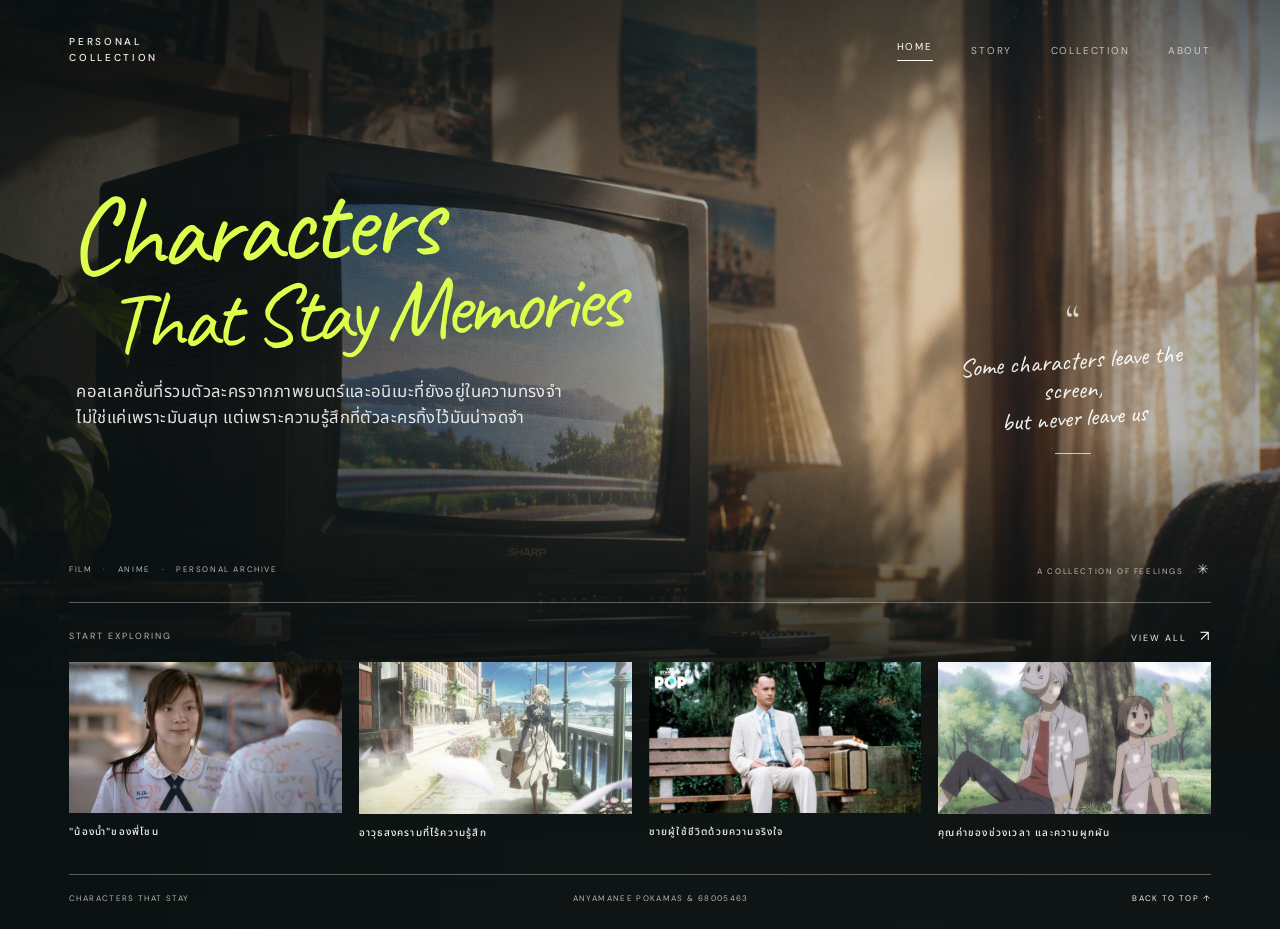
==== index.html @ 546aaccc "new Project" ====
<!doctype html>
<html lang="th">
  <head>
    <meta charset="UTF-8" />
    <meta name="viewport" content="width=device-width, initial-scale=1.0" />

    <link rel="preconnect" href="https://fonts.googleapis.com" />
    <link rel="preconnect" href="https://fonts.gstatic.com" crossorigin />
    <link
      href="https://fonts.googleapis.com/css2?family=Cormorant+Garamond:wght@400;500;600&family=DM+Sans:wght@300;400;500;600&family=Caveat:wght@400;500&display=swap"
      rel="stylesheet"
      <link rel="preconnect" href="https://fonts.googleapis.com">

    <link rel="preconnect" href="https://fonts.gstatic.com" crossorigin>
    <link href="https://fonts.googleapis.com/css2?family=Charm:wght@400;700&family=Charmonman:wght@400;700&family=Noto+Sans+Thai:wght@100..900&family=Pattaya&display=swap" rel="stylesheet">
    <link rel="stylesheet" href="style.css" />
  </head>

  <body>
    <main class="screen">
      <div class="hero-image"></div>
      <div class="shade"></div>

      <header class="site-header">
        <a class="wordmark" href="index.html" aria-label="Personal Collection">
          PERSONAL <br />COLLECTION
        </a>

        <nav class="main-nav" aria-label="Main navigation">
          <a class="active" href="#home">HOME</a>
          <a href="story.html">STORY</a>
          <a href="#collection">COLLECTION</a>
          <a href="#about">ABOUT</a>
        </nav>

        <button class="menu-toggle" aria-label="Open menu" type="button">
          ☰
        </button>
      </header>

      <section class="hero-content" id="home">
        <h1>Characters<br /><span>That Stay Memories</span></h1>
        <p class="intro">
          คอลเลคชั่นที่รวมตัวละครจากภาพยนตร์และอนิเมะที่ยังอยู่ในความทรงจำ <br
            class="desktop-break"
          />
          ไม่ใช่แค่เพราะมันสนุก แต่เพราะความรู้สึกที่ตัวละครทิ้งไว้มันน่าจดจำ
        </p>
      </section>

      <aside class="quote">
        <span class="quote-mark">“</span>
        <p>Some characters leave the screen,<br />but never leave us</p>
        <span class="quote-line"></span>
      </aside>

      <div class="hero-meta">
        <span
          >FILM&nbsp;&nbsp; · &nbsp;&nbsp;ANIME&nbsp;&nbsp; ·
          &nbsp;&nbsp;PERSONAL ARCHIVE</span
        >
        <span class="meta-right">A COLLECTION OF FEELINGS <span>✳</span></span>
      </div>

      <section
        class="film-strip"
        id="collection"
        aria-label="Collection categories"
      >
        <div class="strip-heading">
          <span>START EXPLORING</span>
          <a href="#story">VIEW ALL <span>↗</span></a>
        </div>
        <div class="cards">
          <a class="film-card card-one" href="#story">
            <span class="card-image"></span>
            <span class="card-title">"น้องน้ำ"ของพี่โชน</span>
            <span class="card-subtitle"></span>    <!-- คำตัวเล็กๆอธิบายจ้า -->
          </a>
          <a class="film-card card-two" href="#story">
            <span class="card-image"></span>
            <span class="card-title">อาวุธสงครามที่ไร้ความรู้สึก</span>
            <span class="card-subtitle"></span>
          </a>
          <a class="film-card card-three" href="#story">
            <span class="card-image"></span>
            <span class="card-title">ชายผู้ใช้ชีวิตด้วยความจริงใจ</span>
            <span class="card-subtitle"></span>
          </a>
          <a class="film-card card-four" href="#story">
            <span class="card-image"></span>
            <span class="card-title">คุณค่าของช่วงเวลา และความผูกผัน</span>
            <span class="card-subtitle"></span>
          </a>
        </div>
      </section>

      <footer class="site-footer" id="about">
        <span>CHARACTERS THAT STAY</span>
        <span>ANYAMANEE POKAMAS &amp; 68005463</span>
        <a href="#home">BACK TO TOP ↑</a>
      </footer>
    </main>

    <script>
      const menuButton = document.querySelector(".menu-toggle");
      const nav = document.querySelector(".main-nav");
      menuButton.addEventListener("click", () => nav.classList.toggle("open"));
    </script>
  </body>
</html>
---- style.css ----
:root {
  --paper: #eee9df;
  --ink: #f7f3ec;
  --muted: rgba(247, 243, 236, .72);
  --line: rgba(247, 243, 236, .34);
  --accent: #c6d8d4;
}

* { box-sizing: border-box; }
html { scroll-behavior: smooth; }
body {
  margin: 0;
  background: #101514;
  color: var(--ink);
  font-family: "DM Sans", sans-serif;
}
a { color: inherit; text-decoration: none; }

.screen {
  min-height: 100vh;
  position: relative;
  isolation: isolate;
  overflow: hidden;
  padding: 0 clamp(24px, 5.4vw, 86px) 26px;
  background: #17201f;
}
.hero-image {
  position: absolute;
  z-index: -3;
  inset: 0 0 180px;
  background-image: url("images/hero3.png");
  background-position: center 42%;
  background-size: cover;
  transform: scale(1.015);
}
.shade {
  position: absolute;
  z-index: -2;
  inset: 0;
  background:
    linear-gradient(90deg, rgba(9, 16, 17, .82) 0%, rgba(12, 19, 20, .55) 39%, rgba(12, 18, 18, .12) 72%, rgba(12, 18, 18, .36) 100%),
    linear-gradient(180deg, rgba(7, 12, 13, .48) 0%, transparent 20%, transparent 47%, rgba(10, 17, 17, .9) 73%, #111716 100%);
}
.site-header {
  height: 100px;
  display: flex;
  align-items: center;
  justify-content: space-between;
  position: relative;
  z-index: 2;
}
.wordmark {
  font-size: 10px;
  line-height: 1.65;
  letter-spacing: .27em;
  font-weight: 500;
}
.main-nav {
  display: flex;
  align-items: center;
  gap: clamp(22px, 3vw, 48px);
}
.main-nav a {
  font-size: 10px;
  letter-spacing: .18em;
  color: var(--muted);
  transition: color .25s ease;
}
.main-nav a:hover, .main-nav a.active { color: #fff; }
.main-nav a.active::after {
  content: "";
  display: block;
  height: 1px;
  background: #fff;
  margin-top: 7px;
}
.search-button {
  width: 26px;
  height: 26px;
  background: none;
  border: 0;
  position: relative;
  cursor: pointer;
}
.search-button span {
  position: absolute;
  width: 12px;
  height: 12px;
  border: 1px solid white;
  border-radius: 50%;
  top: 4px;
  left: 4px;
}
.search-button span::after {
  content: "";
  position: absolute;
  width: 7px;
  height: 1px;
  background: white;
  transform: rotate(48deg);
  right: -5px;
  bottom: -3px;
}
.menu-toggle { display: none; }
.hero-content {
  min-height: 440px;
  display: flex;
  flex-direction: column;
  align-items: flex-start;
  justify-content: center;
  max-width: 620px;
  padding: 10px 0 38px;
}
.eyebrow {
  font-size: 9px;
  letter-spacing: .26em;
  color: var(--accent);
  margin: 0 0 23px 5px;
}
h1 {
  margin: 0;
  font-family: "Caveat", cursive;
  font-size: clamp(68px, 8.4vw, 128px);
  line-height: .76;
  font-weight: 400;
  letter-spacing: -.045em;
  transform: rotate(-3deg);
  text-shadow: 0 4px 28px rgba(0,0,0,.15);
  color: #dcff4e;
}
h1 span {
  margin-left: 36px;
  white-space: nowrap;
  font-size: 0.8em;
}
.intro {
  margin: 34px 0 0 7px;
  font-family: "Noto Sans Thai", sans-serif;
  font-size: clamp(16px, 1.3vw, 19px);
  line-height: 1.55;
  color: rgba(255, 255, 255, 0.88);
  letter-spacing: .025em;
}
.explore-link {
  display: flex;
  align-items: center;
  gap: 13px;
  margin: 28px 0 0 7px;
  font-size: 9px;
  letter-spacing: .2em;
  padding-bottom: 9px;
  border-bottom: 1px solid var(--line);
  transition: gap .25s ease, color .25s ease;
}
.explore-link:hover { gap: 19px; color: var(--accent); }
.play-icon {
  width: 24px;
  height: 24px;
  border: 1px solid var(--line);
  border-radius: 50%;
  display: grid;
  place-items: center;
  font-size: 7px;
  padding-left: 2px;
}
.arrow { font-size: 16px; margin-left: 8px; }
.quote {
  position: absolute;
  top: 33%;
  right: clamp(28px, 7vw, 110px);
  text-align: center;
  max-width: 235px;
  color: rgba(255,255,255,.92);
}
.quote-mark {
  font-family: "Cormorant Garamond", serif;
  font-size: 45px;
  line-height: .6;
  opacity: .8;
}
.quote p {
  font-family: "Caveat", cursive;
  font-size: clamp(20px, 2vw, 27px);
  line-height: 1.12;
  margin: 8px 0 0;
  transform: rotate(-4deg);
}
.quote-line {
  display: block;
  width: 36px;
  height: 1px;
  background: rgba(255,255,255,.7);
  margin: 20px auto 0;
}
.hero-meta {
  display: flex;
  justify-content: space-between;
  align-items: center;
  border-bottom: 1px solid var(--line);
  padding: 20px 0 24px;
  font-size: 8px;
  letter-spacing: .2em;
  color: var(--muted);
}
.meta-right span { color: var(--accent); font-size: 14px; margin-left: 10px; }
.film-strip {
  padding: 23px 0 28px;
}
.strip-heading {
  display: flex;
  justify-content: space-between;
  align-items: center;
  font-size: 9px;
  letter-spacing: .22em;
  margin-bottom: 16px;
}
.strip-heading > span { color: var(--muted); }
.strip-heading a { color: var(--ink); }
.strip-heading a span { font-size: 15px; margin-left: 9px; }
.cards {
  display: grid;
  grid-template-columns: repeat(4, minmax(0, 1fr));
  gap: 17px;
}
.film-card {
  display: grid;
  grid-template-columns: 1fr auto;
  column-gap: 8px;
  align-items: baseline;
  min-width: 0;
}
.card-image {
  grid-column: 1 / -1;
  display: block;
  width: 100%;
  aspect-ratio: 1.8 / 1;
  margin-bottom: 11px;
  background-size: cover;
  background-position: center;
  filter: saturate(.72);
  transition: filter .3s ease, transform .3s ease;
}
.film-card:hover .card-image { filter: saturate(1); transform: translateY(-3px); }
.card-one .card-image {
  background-image: url("images/nam.jpg");
}
.card-two .card-image {
  background-image: url("images/violet.jpg");
}
.card-three .card-image {
  background-image: url("images/forrest.jpg");
}
.card-four .card-image {
  background-image: url("images/gin_hotaru.jpg");
}
.card-number {
  font-size: 9px;
  letter-spacing: .13em;
  color: var(--accent);
}
.card-title {
  font-size: 10px;
  font-family: "Noto Sans Thai", sans-serif;
  letter-spacing: .12em;
  font-weight: 500;
}
.card-subtitle {
  grid-column: 1 / -1;
  font-family: "Noto Sans Thai", sans-serif;
  font-size: 14px;
  color: var(--muted);
  margin-top: 5px;
}
.site-footer {
  display: flex;
  justify-content: space-between;
  gap: 20px;
  padding: 18px 0 0;
  border-top: 1px solid var(--line);
  color: var(--muted);
  font-size: 8px;
  letter-spacing: .17em;
}
.site-footer a { color: var(--ink); }

/* Tablet */
@media (max-width: 900px) {
  .screen { padding-left: 28px; padding-right: 28px; }
  .quote { right: 30px; top: 35%; }
  .hero-content { min-height: 410px; max-width: 530px; }
  .cards { gap: 12px; }
  .card-title { font-size: 8px; letter-spacing: .06em; }
}

/* Mobile */
@media (max-width: 620px) {
  .screen { padding: 0 20px 22px; }
  .hero-image { bottom: 260px; background-position: 57% center; }
  .shade {
    background:
      linear-gradient(90deg, rgba(9,16,17,.73), rgba(9,16,17,.18)),
      linear-gradient(180deg, rgba(7,12,13,.55), rgba(8,14,14,.2) 30%, #111716 75%, #111716 100%);
  }
  .site-header { height: 76px; }
  .wordmark { font-size: 9px; }
  .menu-toggle {
    display: block;
    border: 1px solid var(--line);
    background: rgba(0,0,0,.15);
    color: white;
    width: 38px;
    height: 34px;
    font-size: 16px;
  }
  .main-nav {
    display: none;
    position: absolute;
    top: 65px;
    right: 0;
    flex-direction: column;
    align-items: flex-end;
    gap: 18px;
    padding: 20px;
    background: rgba(13,20,20,.96);
    border: 1px solid var(--line);
  }
  .main-nav.open { display: flex; }
  .hero-content { min-height: 470px; justify-content: center; padding-bottom: 30px; }
  .eyebrow { font-size: 8px; margin-bottom: 22px; }
  h1 { font-size: clamp(66px, 17vw, 95px); }
  h1 span { margin-left: 18px; }
  .intro { font-size: 16px; margin-top: 30px; }
  .desktop-break { display: none; }
  .quote { display: none; }
  .hero-meta { gap: 15px; align-items: flex-start; line-height: 1.7; font-size: 7px; }
  .meta-right { text-align: right; }
  .film-strip { padding-top: 20px; }
  .cards { grid-template-columns: repeat(2, minmax(0, 1fr)); row-gap: 22px; }
  .card-title { font-size: 8px; }
  .site-footer { flex-wrap: wrap; font-size: 7px; }
  .site-footer span:nth-child(2) { display: none; }
}
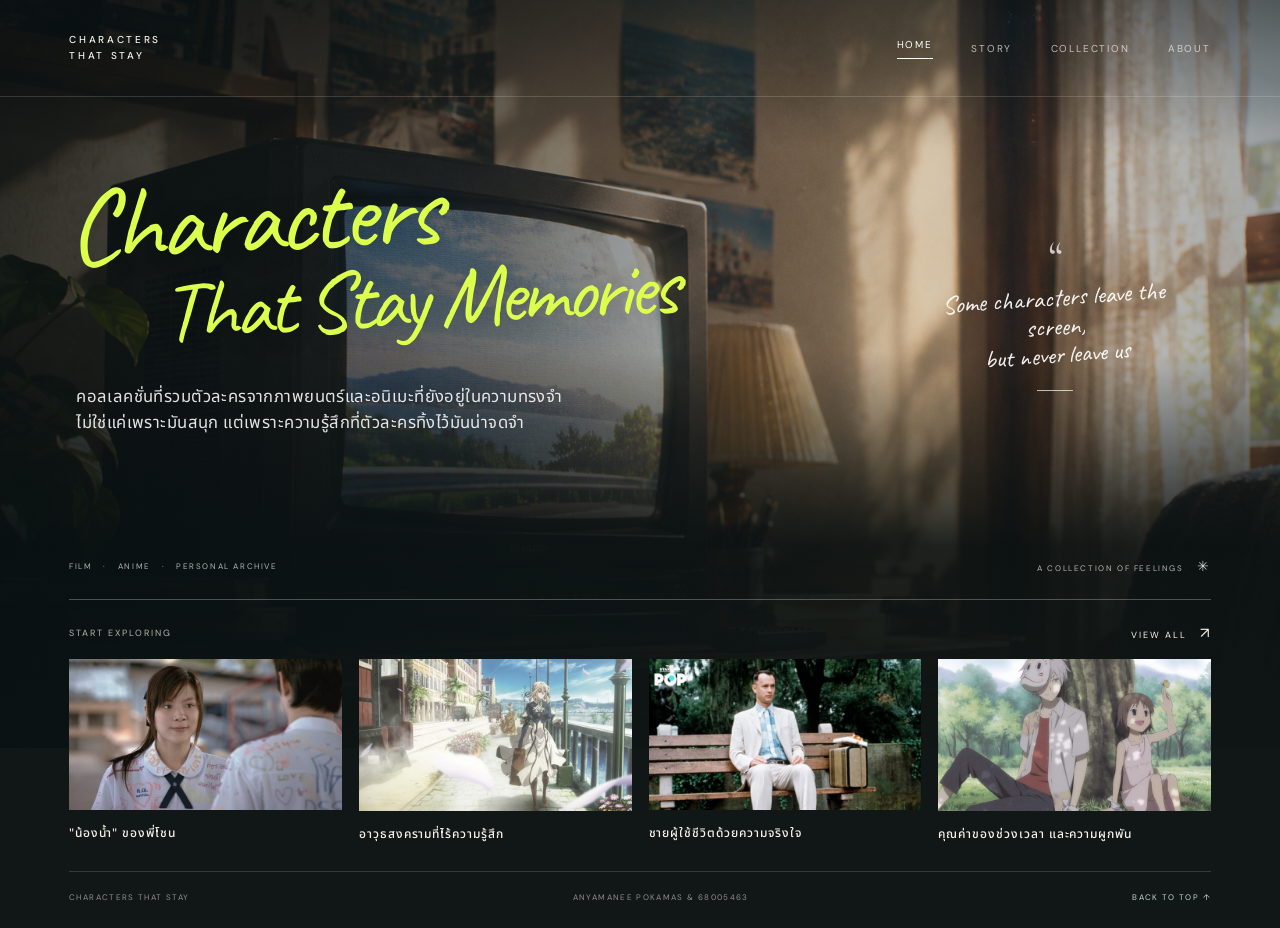
==== commit 6e0ae31e: "updatepage coliection" ====
--- a/index.html
+++ b/index.html
@@ -1,111 +1,92 @@
-<!doctype html>
+<!DOCTYPE html>
 <html lang="th">
-  <head>
-    <meta charset="UTF-8" />
-    <meta name="viewport" content="width=device-width, initial-scale=1.0" />
 
-    <link rel="preconnect" href="https://fonts.googleapis.com" />
-    <link rel="preconnect" href="https://fonts.gstatic.com" crossorigin />
-    <link
-      href="https://fonts.googleapis.com/css2?family=Cormorant+Garamond:wght@400;500;600&family=DM+Sans:wght@300;400;500;600&family=Caveat:wght@400;500&display=swap"
-      rel="stylesheet"
-      <link rel="preconnect" href="https://fonts.googleapis.com">
+<head>
+    <meta charset="UTF-8">
+    <meta name="viewport" content="width=device-width, initial-scale=1.0">
+    <title>Characters That Stay</title>
 
+    <link rel="preconnect" href="https://fonts.googleapis.com">
     <link rel="preconnect" href="https://fonts.gstatic.com" crossorigin>
-    <link href="https://fonts.googleapis.com/css2?family=Charm:wght@400;700&family=Charmonman:wght@400;700&family=Noto+Sans+Thai:wght@100..900&family=Pattaya&display=swap" rel="stylesheet">
-    <link rel="stylesheet" href="style.css" />
-  </head>
+    <link rel="stylesheet" href="https://fonts.googleapis.com/css2?family=Caveat:wght@400;500&family=Cormorant+Garamond:wght@400;500;600&family=DM+Sans:wght@300;400;500;600&family=Noto+Sans+Thai:wght@300;400;500;600&display=swap">
 
-  <body>
-    <main class="screen">
-      <div class="hero-image"></div>
-      <div class="shade"></div>
+    <!-- base.css = ส่วนกลางทุกหน้า / pages/*.css = เฉพาะหน้านี้ -->
+    <link rel="stylesheet" href="css/base.css">
+    <link rel="stylesheet" href="css/pages/home.css">
+</head>
 
-      <header class="site-header">
-        <a class="wordmark" href="index.html" aria-label="Personal Collection">
-          PERSONAL <br />COLLECTION
-        </a>
+<body id="top" class="page-home" data-nav="home">
+    <div class="page-bg" aria-hidden="true"></div>
 
-        <nav class="main-nav" aria-label="Main navigation">
-          <a class="active" href="#home">HOME</a>
-          <a href="story.html">STORY</a>
-          <a href="#collection">COLLECTION</a>
-          <a href="#about">ABOUT</a>
-        </nav>
+    <!-- ===== HEADER (เหมือนกันทุกหน้า — เมนูที่ active มาจาก data-nav ของ body) ===== -->
+    <header class="site-header">
+        <div class="site-header__inner container">
+            <a class="wordmark" href="index.html">CHARACTERS<br>THAT STAY</a>
+            <nav class="main-nav" aria-label="Main navigation">
+                <a href="index.html" data-nav="home">HOME</a>
+                <a href="story.html" data-nav="story">STORY</a>
+                <a href="collang.html" data-nav="collection">COLLECTION</a>
+                <a href="#about">ABOUT</a>
+            </nav>
+            <button class="menu-toggle" type="button" aria-label="Open menu" aria-expanded="false">☰</button>
+        </div>
+    </header>
 
-        <button class="menu-toggle" aria-label="Open menu" type="button">
-          ☰
-        </button>
-      </header>
+    <main class="container">
+        <section class="home-hero" id="home">
+            <h1 class="display-title">Characters<br><span>That Stay Memories</span></h1>
+            <p class="lead">
+                คอลเลคชั่นที่รวมตัวละครจากภาพยนตร์และอนิเมะที่ยังอยู่ในความทรงจำ<br>
+                ไม่ใช่แค่เพราะมันสนุก แต่เพราะความรู้สึกที่ตัวละครทิ้งไว้มันน่าจดจำ
+            </p>
 
-      <section class="hero-content" id="home">
-        <h1>Characters<br /><span>That Stay Memories</span></h1>
-        <p class="intro">
-          คอลเลคชั่นที่รวมตัวละครจากภาพยนตร์และอนิเมะที่ยังอยู่ในความทรงจำ <br
-            class="desktop-break"
-          />
-          ไม่ใช่แค่เพราะมันสนุก แต่เพราะความรู้สึกที่ตัวละครทิ้งไว้มันน่าจดจำ
-        </p>
-      </section>
+            <aside class="home-quote">
+                <span class="home-quote__mark">“</span>
+                <p>Some characters leave the screen,<br>but never leave us</p>
+                <span class="home-quote__line"></span>
+            </aside>
+        </section>
 
-      <aside class="quote">
-        <span class="quote-mark">“</span>
-        <p>Some characters leave the screen,<br />but never leave us</p>
-        <span class="quote-line"></span>
-      </aside>
+        <div class="section-bar home-meta">
+            <span>FILM&nbsp;&nbsp; · &nbsp;&nbsp;ANIME&nbsp;&nbsp; · &nbsp;&nbsp;PERSONAL ARCHIVE</span>
+            <span>A COLLECTION OF FEELINGS <span class="home-meta__star">✳</span></span>
+        </div>
 
-      <div class="hero-meta">
-        <span
-          >FILM&nbsp;&nbsp; · &nbsp;&nbsp;ANIME&nbsp;&nbsp; ·
-          &nbsp;&nbsp;PERSONAL ARCHIVE</span
-        >
-        <span class="meta-right">A COLLECTION OF FEELINGS <span>✳</span></span>
-      </div>
+        <section class="home-strip" id="collection" aria-label="Start exploring">
+            <div class="home-strip__head">
+                <span>START EXPLORING</span>
+                <a href="collang.html">VIEW ALL <span>↗</span></a>
+            </div>
 
-      <section
-        class="film-strip"
-        id="collection"
-        aria-label="Collection categories"
-      >
-        <div class="strip-heading">
-          <span>START EXPLORING</span>
-          <a href="#story">VIEW ALL <span>↗</span></a>
-        </div>
-        <div class="cards">
-          <a class="film-card card-one" href="#story">
-            <span class="card-image"></span>
-            <span class="card-title">"น้องน้ำ"ของพี่โชน</span>
-            <span class="card-subtitle"></span>    <!-- คำตัวเล็กๆอธิบายจ้า -->
-          </a>
-          <a class="film-card card-two" href="#story">
-            <span class="card-image"></span>
-            <span class="card-title">อาวุธสงครามที่ไร้ความรู้สึก</span>
-            <span class="card-subtitle"></span>
-          </a>
-          <a class="film-card card-three" href="#story">
-            <span class="card-image"></span>
-            <span class="card-title">ชายผู้ใช้ชีวิตด้วยความจริงใจ</span>
-            <span class="card-subtitle"></span>
-          </a>
-          <a class="film-card card-four" href="#story">
-            <span class="card-image"></span>
-            <span class="card-title">คุณค่าของช่วงเวลา และความผูกผัน</span>
-            <span class="card-subtitle"></span>
-          </a>
-        </div>
-      </section>
+            <div class="home-cards">
+                <a class="home-card" href="character-detail.html?id=nam">
+                    <img src="images/nam.jpg" alt="น้ำ — สิ่งเล็ก ๆ ที่เรียกว่ารัก">
+                    <span class="home-card__title">"น้องน้ำ" ของพี่โชน</span>
+                </a>
+                <a class="home-card" href="character-detail.html?id=violet">
+                    <img src="images/violet.jpg" alt="ไวโอเลต">
+                    <span class="home-card__title">อาวุธสงครามที่ไร้ความรู้สึก</span>
+                </a>
+                <a class="home-card" href="character-detail.html?id=forrest">
+                    <img src="images/forrest.jpg" alt="ฟอร์เรสท์ กัมพ์">
+                    <span class="home-card__title">ชายผู้ใช้ชีวิตด้วยความจริงใจ</span>
+                </a>
+                <a class="home-card" href="character-detail.html?id=gin-hotaru">
+                    <img src="images/gin_hotaru.jpg" alt="กินและโฮตารุ">
+                    <span class="home-card__title">คุณค่าของช่วงเวลา และความผูกพัน</span>
+                </a>
+            </div>
+        </section>
+    </main>
 
-      <footer class="site-footer" id="about">
+    <!-- ===== FOOTER (เหมือนกันทุกหน้า) ===== -->
+    <footer class="site-footer" id="about">
         <span>CHARACTERS THAT STAY</span>
         <span>ANYAMANEE POKAMAS &amp; 68005463</span>
-        <a href="#home">BACK TO TOP ↑</a>
-      </footer>
-    </main>
+        <a href="#top">BACK TO TOP ↑</a>
+    </footer>
 
-    <script>
-      const menuButton = document.querySelector(".menu-toggle");
-      const nav = document.querySelector(".main-nav");
-      menuButton.addEventListener("click", () => nav.classList.toggle("open"));
-    </script>
-  </body>
+    <script src="js/main.js"></script>
+</body>
+
 </html>
--- a/css/base.css
+++ b/css/base.css
@@ -0,0 +1,326 @@
+/* =========================================================
+   base.css — ส่วนกลางของ "ทุกหน้า"
+   ---------------------------------------------------------
+   ไฟล์นี้มีแค่ของที่ใช้ร่วมกันจริง ๆ:
+     1. ตัวแปรสี / ฟอนต์ / ระยะ   (แก้ตรงนี้ = เปลี่ยนทั้งเว็บ)
+     2. reset พื้นฐาน
+     3. พื้นหลังภาพ hero (.page-bg)
+     4. header + เมนู + footer
+     5. คอมโพเนนต์เล็กที่หลายหน้าใช้ (.eyebrow, .display-title, .lead,
+        .text-link, .section-bar, .pill)
+
+   กฎสำคัญ: ห้ามเขียน selector แบบแท็กเปล่า ๆ เช่น h1 { } หรือ p { }
+   ในไฟล์นี้ เพราะจะไปทับทุกหน้า ให้ใช้ class เสมอ
+   สไตล์เฉพาะหน้าให้ไปเขียนใน css/pages/<ชื่อหน้า>.css
+   ========================================================= */
+
+/* ---------- 1. Tokens ---------- */
+:root {
+  /* สี */
+  --bg: #111716;
+  --panel: #17201f;
+  --ink: #f7f3ec;
+  --muted: rgba(247, 243, 236, 0.72);
+  --faint: rgba(247, 243, 236, 0.55);
+  --line: rgba(247, 243, 236, 0.28);
+  --line-soft: rgba(247, 243, 236, 0.16);
+  --accent: #c6d8d4;      /* ตัวเลข / ป้ายเล็ก */
+  --accent-2: #91cede;    /* ชื่อตัวละครบนการ์ด */
+  --highlight: #dcff4e;   /* หัวข้อลายมือสีเขียวมะนาว */
+  --teal: #57baa8;
+
+  /* ฟอนต์ */
+  --font-body: "DM Sans", "Noto Sans Thai", sans-serif;
+  --font-thai: "Noto Sans Thai", sans-serif;
+  --font-serif: "Cormorant Garamond", "Noto Sans Thai", serif;
+  --font-hand: "Caveat", cursive;
+
+  /* ระยะขอบซ้าย-ขวาของทั้งเว็บ (ใช้ตัวเดียวทุกหน้า) */
+  --pad: clamp(24px, 5.4vw, 86px);
+  --header-h: 96px;
+}
+
+@media (max-width: 900px) {
+  :root { --pad: 28px; }
+}
+@media (max-width: 620px) {
+  :root { --pad: 20px; --header-h: 76px; }
+}
+
+/* ---------- 2. Reset ---------- */
+*,
+*::before,
+*::after { box-sizing: border-box; }
+
+html { scroll-behavior: smooth; }
+
+body {
+  position: relative;
+  isolation: isolate;
+  min-height: 100vh;
+  margin: 0;
+  overflow-x: hidden;
+  background: var(--bg);
+  color: var(--ink);
+  font-family: var(--font-body);
+}
+
+a { color: inherit; text-decoration: none; }
+img { display: block; max-width: 100%; }
+
+.container { padding-inline: var(--pad); }
+
+@media (prefers-reduced-motion: reduce) {
+  html { scroll-behavior: auto; }
+  *, *::before, *::after { transition-duration: .01ms !important; }
+}
+
+/* ---------- 3. พื้นหลังภาพด้านบน ----------
+   ใส่ <div class="page-bg" aria-hidden="true"></div> ไว้ใต้ <body>
+   แต่ละหน้าปรับได้ด้วยตัวแปร (ตั้งที่ body ของหน้านั้น):
+     --bg-height   ความสูงของภาพ (เช่น 760px หรือ 100% = ยาวทั้งหน้า)
+     --bg-opacity  ความเข้มของภาพ
+     --shade-left / --shade-right  ความมืดของเงาด้านซ้าย / ขวา */
+.page-bg {
+  position: absolute;
+  z-index: -1;
+  inset: 0 0 auto;
+  height: var(--bg-height, 760px);
+  overflow: hidden;
+  pointer-events: none;
+}
+.page-bg::before {
+  content: "";
+  position: absolute;
+  inset: 0;
+  background: url("../images/hero3.png") center 42% / cover no-repeat;
+  opacity: var(--bg-opacity, 1);
+}
+.page-bg::after {
+  content: "";
+  position: absolute;
+  inset: 0;
+  background:
+    linear-gradient(90deg,
+      rgba(9, 16, 17, var(--shade-left, .82)) 0%,
+      rgba(12, 19, 20, .55) 39%,
+      rgba(12, 18, 18, var(--shade-right, .12)) 72%,
+      rgba(12, 18, 18, .36) 100%),
+    linear-gradient(180deg,
+      rgba(7, 12, 13, .48) 0%,
+      transparent 20%,
+      transparent 47%,
+      rgba(10, 17, 17, .9) 73%,
+      var(--bg) 100%);
+}
+
+/* ---------- 4. Header / เมนู ---------- */
+.site-header {
+  position: relative;
+  z-index: 10;
+  border-bottom: 1px solid var(--line-soft);   /* เส้นยาวเต็มจอทุกหน้า */
+}
+.site-header__inner {
+  height: var(--header-h);
+  display: flex;
+  align-items: center;
+  justify-content: space-between;
+  gap: 24px;
+}
+
+.wordmark {
+  font-size: 10px;
+  line-height: 1.65;
+  letter-spacing: .27em;
+  font-weight: 500;
+}
+
+.main-nav {
+  display: flex;
+  align-items: center;
+  gap: clamp(22px, 3vw, 48px);
+}
+.main-nav a {
+  font-size: 10px;
+  letter-spacing: .18em;
+  color: var(--muted);
+  transition: color .25s ease;
+}
+.main-nav a:hover,
+.main-nav a.is-active { color: #fff; }
+.main-nav a.is-active::after {
+  content: "";
+  display: block;
+  height: 1px;
+  margin-top: 7px;
+  background: currentColor;
+}
+
+.menu-toggle { display: none; }
+
+@media (max-width: 620px) {
+  .wordmark { font-size: 9px; }
+
+  .menu-toggle {
+    display: block;
+    width: 38px;
+    height: 34px;
+    border: 1px solid var(--line);
+    background: rgba(0, 0, 0, .15);
+    color: #fff;
+    font-size: 16px;
+    cursor: pointer;
+  }
+
+  .main-nav {
+    display: none;
+    position: absolute;
+    top: calc(var(--header-h) - 8px);
+    right: var(--pad);
+    flex-direction: column;
+    align-items: flex-end;
+    gap: 18px;
+    padding: 20px;
+    background: rgba(13, 20, 20, .96);
+    border: 1px solid var(--line);
+  }
+  .main-nav.is-open { display: flex; }
+}
+
+/* ---------- Footer ---------- */
+.site-footer {
+  display: flex;
+  justify-content: space-between;
+  align-items: center;
+  flex-wrap: wrap;
+  gap: 16px 20px;
+  margin-inline: var(--pad);
+  padding: 20px 0 26px;
+  border-top: 1px solid var(--line-soft);
+  color: var(--faint);
+  font-size: 8px;
+  letter-spacing: .17em;
+}
+.site-footer a { color: var(--accent); }
+
+@media (max-width: 620px) {
+  .site-footer { font-size: 7px; }
+  .site-footer span:nth-child(2) { display: none; }
+}
+
+/* ---------- 5. คอมโพเนนต์ที่ใช้หลายหน้า ---------- */
+
+/* ป้ายเล็กเหนือหัวข้อ */
+.eyebrow {
+  margin: 0 0 22px 5px;
+  font-size: 9px;
+  letter-spacing: .26em;
+  text-transform: uppercase;
+  color: var(--accent);
+}
+
+/* หัวข้อใหญ่ลายมือ (แทน h1 { } เดิมที่ไปทับทุกหน้า)
+   ใช้: <h1 class="display-title">บรรทัดแรก <span>บรรทัดรอง</span></h1>
+   ตัวปรับ: --inline (หน้า collection), --center (หน้า story) */
+.display-title {
+  margin: 0;
+  font-family: var(--font-hand);
+  font-size: clamp(68px, 8.4vw, 130px);
+  font-weight: 400;
+  line-height: .76;
+  letter-spacing: -.045em;
+  color: var(--highlight);
+  text-shadow: 0 4px 28px rgba(0, 0, 0, .15);
+  transform: rotate(-3deg);
+}
+.display-title span {
+  display: inline-block;
+  margin-left: 90px;
+  font-size: .8em;
+  white-space: nowrap;
+}
+
+.display-title--inline { font-size: clamp(56px, 7vw, 104px); }
+.display-title--inline span { margin-left: .15em; }
+
+.display-title--center {
+  font-size: clamp(62px, 8vw, 112px);
+  line-height: .88;
+  text-align: center;
+  transform: rotate(-2deg);
+}
+
+@media (max-width: 620px) {
+  .display-title { font-size: clamp(52px, 14vw, 95px); }
+  .display-title span { margin-left: 18px; }
+  .display-title--inline { font-size: clamp(40px, 12vw, 64px); }
+  .display-title--inline span { margin-left: .15em; }
+  .display-title--center { font-size: clamp(56px, 14vw, 82px); }
+}
+
+/* ย่อหน้าแนะนำใต้หัวข้อ */
+.lead {
+  margin: 50px 0 0 7px;
+  font-family: var(--font-thai);
+  font-size: clamp(16px, 1.3vw, 19px);
+  line-height: 1.55;
+  letter-spacing: .025em;
+  color: rgba(255, 255, 255, .88);
+}
+@media (max-width: 620px) {
+  .lead { margin-top: 30px; font-size: 16px; }
+  .lead br { display: none; }
+}
+
+/* ลิงก์ขีดเส้นใต้ เช่น ← BACK TO STORY */
+.text-link {
+  display: inline-flex;
+  align-items: center;
+  gap: 13px;
+  width: fit-content;
+  margin: 28px 0 0 7px;
+  padding-bottom: 9px;
+  border-bottom: 1px solid var(--line);
+  font-size: 9px;
+  letter-spacing: .2em;
+  transition: gap .25s ease, color .25s ease;
+}
+.text-link:hover { gap: 19px; color: var(--accent-2); }
+
+/* แถบข้อความเล็กซ้าย-ขวา + เส้นใต้ */
+.section-bar {
+  display: flex;
+  justify-content: space-between;
+  align-items: center;
+  gap: 15px;
+  padding-bottom: 24px;
+  border-bottom: 1px solid var(--line);
+  font-size: 8px;
+  letter-spacing: .2em;
+  color: var(--muted);
+}
+
+/* ปุ่มแคปซูล (หมวดหมู่ / ตัวกรอง) */
+.pill {
+  display: inline-flex;
+  align-items: center;
+  flex-shrink: 0;
+  padding: 10px 16px;
+  border: 1px solid rgba(247, 243, 236, .38);
+  border-radius: 99px;
+  background: rgba(10, 16, 16, .22);
+  backdrop-filter: blur(8px);
+  color: rgba(247, 243, 236, .82);
+  font: 9px var(--font-body);
+  letter-spacing: .1em;
+  text-transform: uppercase;
+  white-space: nowrap;
+  cursor: pointer;
+  transition: .2s;
+}
+.pill:hover,
+.pill.is-active {
+  background: var(--accent);
+  border-color: var(--accent);
+  color: #17201f;
+}
--- a/css/pages/home.css
+++ b/css/pages/home.css
@@ -0,0 +1,108 @@
+/* home.css — เฉพาะหน้า index.html (ใช้คู่กับ base.css) */
+
+.page-home {
+  --bg-height: calc(100% - 180px);
+}
+
+/* ---------- Hero ---------- */
+.home-hero {
+  position: relative;
+  min-height: 440px;
+  display: flex;
+  flex-direction: column;
+  justify-content: center;
+  align-items: flex-start;
+  padding: 10px 0 38px;
+}
+.home-hero .lead { max-width: 620px; }
+
+.home-quote {
+  position: absolute;
+  top: 50%;
+  right: clamp(0px, 3vw, 40px);
+  max-width: 235px;
+  transform: translateY(-50%);
+  text-align: center;
+  color: rgba(255, 255, 255, .92);
+}
+.home-quote__mark {
+  font-family: var(--font-serif);
+  font-size: 45px;
+  line-height: .6;
+  opacity: .8;
+}
+.home-quote p {
+  margin: 8px 0 0;
+  font-family: var(--font-hand);
+  font-size: clamp(20px, 2vw, 27px);
+  line-height: 1.12;
+  transform: rotate(-4deg);
+}
+.home-quote__line {
+  display: block;
+  width: 36px;
+  height: 1px;
+  margin: 20px auto 0;
+  background: rgba(255, 255, 255, .7);
+}
+
+/* ---------- แถบ FILM · ANIME ---------- */
+.home-meta { padding-top: 20px; }
+.home-meta__star { margin-left: 10px; color: var(--accent); font-size: 14px; }
+
+/* ---------- การ์ด 4 ใบ ---------- */
+.home-strip { padding: 23px 0 28px; }
+
+.home-strip__head {
+  display: flex;
+  justify-content: space-between;
+  align-items: center;
+  margin-bottom: 16px;
+  font-size: 9px;
+  letter-spacing: .22em;
+}
+.home-strip__head > span { color: var(--muted); }
+.home-strip__head a span { margin-left: 9px; font-size: 15px; }
+
+.home-cards {
+  display: grid;
+  grid-template-columns: repeat(4, minmax(0, 1fr));
+  gap: 17px;
+}
+
+.home-card { display: block; min-width: 0; }
+.home-card img {
+  width: 100%;
+  aspect-ratio: 1.8 / 1;
+  margin-bottom: 11px;
+  object-fit: cover;
+  background: var(--panel);
+  filter: saturate(.72);
+  transition: filter .3s ease, transform .3s ease;
+}
+.home-card:hover img { filter: saturate(1); transform: translateY(-3px); }
+
+.home-card__title {
+  font-family: var(--font-thai);
+  font-size: 12px;
+  font-weight: 500;
+  letter-spacing: .08em;
+}
+
+/* ---------- Responsive ---------- */
+@media (max-width: 900px) {
+  .home-hero { min-height: 410px; }
+  .home-hero .lead { max-width: 530px; }
+  .home-cards { gap: 12px; }
+  .home-card__title { font-size: 10px; letter-spacing: .04em; }
+}
+
+@media (max-width: 620px) {
+  .page-home { --bg-height: calc(100% - 260px); }
+  .home-hero { min-height: 470px; padding-bottom: 30px; }
+  .home-quote { display: none; }
+  .home-meta { align-items: flex-start; line-height: 1.7; font-size: 7px; }
+  .home-meta > span:last-child { text-align: right; }
+  .home-strip { padding-top: 20px; }
+  .home-cards { grid-template-columns: repeat(2, minmax(0, 1fr)); row-gap: 22px; }
+}
